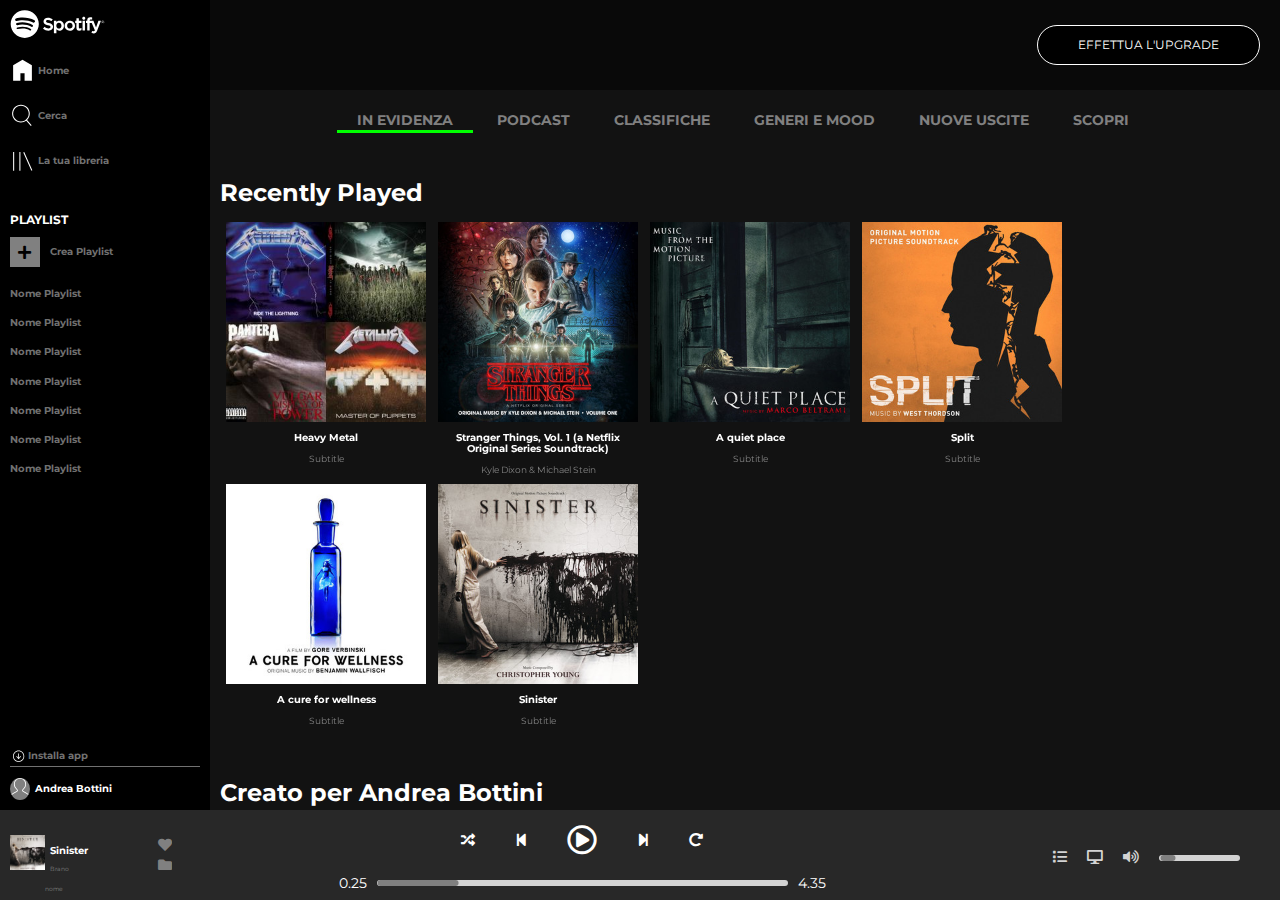
==== javascript/index.html @ b33d815c "Prova collegamento Javascript e inserimento alert" ====
<!DOCTYPE html>
<html lang="en" dir="ltr">
  <head>
    <meta charset="utf-8">
    <meta name="viewport" content="width=device-width, initial-scale=1.0">
    <!-- Latest compiled and minified CSS -->
    <link rel="stylesheet" href="https://maxcdn.bootstrapcdn.com/bootstrap/3.3.7/css/bootstrap.min.css" integrity="sha384-BVYiiSIFeK1dGmJRAkycuHAHRg32OmUcww7on3RYdg4Va+PmSTsz/K68vbdEjh4u" crossorigin="anonymous">
    <link rel="stylesheet" href="https://cdnjs.cloudflare.com/ajax/libs/font-awesome/5.11.2/css/all.css">
    <link href="https://fonts.googleapis.com/css?family=Montserrat:400,500,700&display=swap" rel="stylesheet">
    <link rel="stylesheet" href="css/style.css">
    <title>Spotify</title>
  </head>
  <body>
    <!-- wrapper -->
    <div class="wrapper">
      <!-- main -->
      <main class="main">
        <section class="main-nav">
          <section class="main-nav-header padding_10">
            <div class="logo_container">
              <img class="spotify_logo" src="img/logo.svg" alt="Spotify_logo">
              <img class="spotify_logo_small" src="img/logo-small.svg" alt="logo_small">
            </div>
            <ul class="icon_menu">
              <li><a href="#"><img class="img_menu" src="img/home.svg" alt="home"> Home</a></li>
              <li><a href="#"><img class="img_menu" src="img/search.svg" alt="Search"> Cerca</a></li>
              <li><a href="#"><img class="img_menu" src="img/libreria.svg" alt="Libreria"> La tua libreria</a></li>
            </ul>
            <ul class="icon_menu_small">
              <li><a href="#"><img class="img_menu" src="img/home.svg" alt="home"></a></li>
              <li><a href="#"><img class="img_menu" src="img/search.svg" alt="Search"></a></li>
              <li><a href="#"><img class="img_menu" src="img/libreria.svg" alt="Libreria"></a></li>
            </ul>
          </section>
          <section class="playlist padding_10">
            <h6 class="title_h6">PLAYLIST</h6>
            <div class="container_plus">
              <a href="#"><i class="fas fa-plus"></i></a>
            </div>
            <div class="creation_playlist">
              <a href="#">Crea Playlist</a>
            </div>
          </section>
          <section class="main-nav-main">
            <ul class="playlist_choose padding_10">
              <li><a href="#">Nome Playlist</a></li>
              <li><a href="#">Nome Playlist</a></li>
              <li><a href="#">Nome Playlist</a></li>
              <li><a href="#">Nome Playlist</a></li>
              <li><a href="#">Nome Playlist</a></li>
              <li><a href="#">Nome Playlist</a></li>
              <li><a href="#">Nome Playlist</a></li>
            </ul>
          </section>
          <section class="main-nav-footer padding_10">
            <ul class="download">
              <li><a href="#"><img class="img_download" src="img/download.svg" alt="download">Installa app</a></li>
            </ul>
            <ul class="download_small">
              <li><a href="#"><img class="img_download" src="img/download.svg" alt="download"></a></li>
            </ul>
            <div>
              <img class="profile" src="img/profile.svg" alt=""><span class="name">Andrea Bottini</span>
              <img class="profile_small" src="img/profile.svg" alt="">
            </div>
          </section>
        </section>
        <section class="main-content">
          <div class="call-to-action">
            <a class="btn" href="">EFFETTUA L'UPGRADE</a>
          </div>
          <div class="list-inline padding_top_20">
            <ul class="menu_selection">
              <li class="underline"><a href="#">IN EVIDENZA</a></li>
              <li><a href="#">PODCAST</a></li>
              <li><a href="#">CLASSIFICHE</a></li>
              <li><a href="#">GENERI E MOOD</a></li>
              <li><a href="#">NUOVE USCITE</a></li>
              <li><a href="#">SCOPRI</a></li>
            </ul>
          </div>
          <section class="Recently padding_10">
          <div>
            <h3>Recently Played</h3>
          </div>
          <div class="choose_music text-center">
            <div class="list_artist">
              <img src="img/metal_lifting.jpg" alt="metal">
              <h5>Heavy Metal</h5>
              <p>Subtitle</p>
              <div class="layover"><i class="far fa-play-circle"></i></div>
            </div>
            <div class="list_artist">
              <img src="img/stranger.jpeg" alt="stranger">
              <h5>Stranger Things, Vol. 1 (a Netflix Original Series Soundtrack)</h5>
              <p>Kyle Dixon & Michael Stein</p>
              <div class="layover"><i class="far fa-play-circle"></i></div>
              </div>
            <div class="list_artist">
              <img src="img/aquietplace.jpeg" alt="aquietplace">
              <h5>A quiet place</h5>
              <p>Subtitle</p>
              <div class="layover"><i class="far fa-play-circle"></i></div>
            </div>
            <div class="list_artist">
              <img src="img/split.jpeg" alt="cure">
              <h5>Split</h5>
              <p>Subtitle</p>
              <div class="layover"><i class="far fa-play-circle"></i></div>
            </div>
            <div class="list_artist">
              <img src="img/cure.jpeg" alt="cure">
              <h5>A cure for wellness</h5>
              <p>Subtitle</p>
              <div class="layover"><i class="far fa-play-circle"></i></div>
            </div>
            <div class="list_artist">
              <img src="img/sinister.jpeg" alt="aquietplace">
              <h5>Sinister</h5>
              <p>Subtitle</p>
              <div class="layover"><i class="far fa-play-circle"></i></div>
            </div>
          </div>
          </section>
          <section class="JohnDoe padding_10">
          <div class="second_row_playlist">
            <h3>Creato per Andrea Bottini</h3>
            <p>Più ascolti, più accurati saranno i suggerimenti.</p>
          </div>
          <div class="choose_music_two text-center">
            <div class="list_artist">
              <img src="img/radar.jpeg" alt="aquietplace">
              <h5>Release Radar</h5>
              <div class="layover"><i class="far fa-play-circle"></i></div>
            </div>
            <div class="list_artist">
              <img src="img/mixdaily.jpeg" alt="aquietplace">
              <h5>Daily mix 1</h5>
              <div class="layover"><i class="far fa-play-circle"></i></div>
            </div>
          </div>
          </section>
          <section class="popular_artist padding_10">
          <div class="second_row_playlist">
            <h3>Artisti più popolari</h3>
            <p>Più ascolti, più accurati saranno i suggerimenti.</p>
          </div>
          <div class="choose_music_two text-center">
            <div class="list_artist_pop">
              <img src="img/einaudi.jpeg" alt="einaudi">
              <h5>Ludovico Einaudi</h5>
              <div class="layover"><i class="far fa-play-circle"></i></div>
            </div>
            <div class="list_artist_pop">
              <img src="img/youg.jpeg" alt="Lanadelrey">
              <h5>Ludovico Einaudi</h5>
              <div class="layover"><i class="far fa-play-circle"></i></div>
            </div>
          </div>
          </section>
        </section>
      </main>
      <!-- /main -->

      <!-- footer -->
      <footer class="footer">
        <section class="artist_on_play">
          <div class="play_song">
            <img src="img/sinister.jpeg" alt="play_song">
            <div class="name_artist">
              <h6 class="footer_title">Sinister</h6>
              <a href="#">Brano nome</a>
            </div>
            <div class="icon_footer">
            <a href="#"><i class="fas fa-heart"></i></a>
            <a href="#"><i class="fas fa-folder"></i></a>
            </div>
          </div>
        </section>
        <section class="control_song">
            <ul class="list_player">
              <li><i class="fas fa-random"></i></li>
              <li><i class="fas fa-step-backward"></i></li>
              <li><i class="far fa-play-circle big"></i></li>
              <li><i class="fas fa-step-forward"></i></li>
              <li><i class="fas fa-redo-alt"></i></li>
            </ul>
            <div class="timer_song">
              <p>0.25</p>
              <div class="line_time">
                <div class="time_elapsed">
                  <div class="round">
                  </div>
                </div>
              </div>
              <p>4.35</p>
            </div>
        </section>
        <section class="airplay">
            <i class="fas fa-list"></i>
            <i class="fas fa-desktop"></i>
            <i class="fas fa-volume-up"></i>
            <div class="control_volume">
              <div class="line_right">
                <div class="line_volume">
                  <div class="round">
                  </div>
                </div>
              </div>
            </div>
        </section>
      </footer>
      <!-- /footer -->
    </div>
    <!-- /wrapper -->
    <script src="js/myscript.js" charset="utf-8"></script>
  </body>
</html>
---- javascript/css/style.css ----
/* REGOLE COMMON*/
* {
  margin: 0;
  padding: 0;
  box-sizing: border-box;
}

body {
  background-color: black;
  font-family: 'Montserrat', sans-serif;
}

.padding_10 {
  padding: 10px;
}

.padding_top_20 {
  padding-top: 20px;
}

h3 {
  color: white;
  font-weight: bold;
}

.title_h6 {
  font-weight: bold;
  color: white;
}

.logo_container {
  width: 100%;
}

.logo_container>img {
  max-width:100%;
}
/* REGOLE COMMON */

/* NAVBAR LEFT*/
.fa-plus {
  font-size: 15px;
  background-color: grey;
  position: absolute;
  top: 0;
  left: 0;
  transform: translate(60%, 50%);
  color: black;
}

.fa-plus:hover {
  background-color: white;
}

.container_plus {
  float: left;
  position: relative;
  height: 30px;
  width: 30px;
  background-color: grey;
}

.container_plus:hover {
  background-color: white;
}

.container_plus:after {
  content: "";
  clear: both;
  display: table;
}

.creation_playlist {
  padding-left: 40px;
  font-size: 10px;
  font-weight: bold;
  color: #717171;
  line-height: 30px;
}

.creation_playlist a {
  text-decoration: none;
  color: #717171;
}

.creation_playlist a:hover {
  text-decoration: none;
  color: white;
}

.playlist_choose {
  color: #717171;
  font-size: 10px;
  font-weight: bold;
}

.playlist_choose li:not(:first-child){
  padding-top: 15px;
}

.playlist_choose a {
  text-decoration: none;
  color: #717171;
}

.playlist_choose a:hover {
  text-decoration: none;
  color: white;
}

.img_download {
  height: 15px;
  padding-right: 3px;
  color: #717171;
}

.download {
  vertical-align: middle;
  line-height: 20px;
  font-size: 10px;
  font-weight: bold;
  border-bottom: 1px solid #717171;
}

.download_small .img_download {
  margin-left: 20px;
  width: 35px;
}

.download a {
  text-decoration: none;
  font-size: 10px;
  color: #717171;
}

.download a:hover {
  color: white;
}

.profile {
  width: 20px;
  background-color: gray;
  border-radius: 50%;
}

.profile_small {
  margin-left: 20px;
  width: 35px;
  background-color: gray;
  border-radius: 50%;
}

.name {
  font-size: 10px;
  font-weight: bold;
  color: white;
  padding-left: 5px;
}
/* NAVBAR LEFT */



.wrapper {
  width: 100%;
  height: 100vh;
  background-color: red;
}




/* NAVBAR LEFT SUP */
.main {
  display: flex;
  flex-direction: row;
  height: calc(100% - 90px);
  overflow: hidden;
}

.main-nav {
  display: flex;
  flex-direction: column;
  justify-content: space-between;
  width: 210px;
  height: 100%;
  background: black;
}
/* MEDIAQUERY NAVBAR LEFT SUP */
@media screen and (max-width: 768px) {
  .main-nav {
    width: 100px;
  }
}
/* MEDIAQUERY NAVBAR LEFT SUP */

.spotify_logo {
  width: 50%;
}

.spotify_logo_small {
  height: 40px;
  margin: 0 10px 20px 20px;
}

.main-nav-header {
  background-color: black;
}

.icon_menu {
  vertical-align: middle;
  line-height: 20px;
  font-size: 10px;
  font-weight: bold;
}

.icon_menu_small {
  vertical-align: middle;
  line-height: 20px;
  font-size: 10px;
  font-weight: bold;
}

.icon_menu_small img {
  height: 40px;
  color: #717171;
  margin: 20px;
}

.img_menu {
  height: 25px;
  color: #717171;
}

.img_menu:hover {
  color: white;
}

.icon_menu a {
  line-height: 20px;
  text-decoration: none;
  color: #717171;
}

.icon_menu a:hover {
  color: white;
}

.icon_menu li {
  padding-top: 20px;
  list-style: none;
  text-decoration: none;
}

.icon_menu li:active,
.icon_menu li:focus {
  border-left: 2px solid lime;
  height: -4px;
}

.main-nav-main {
  min-height: 150px;
  overflow-y: auto;
  flex-grow: 2;
  background-color: black;
}

.main-nav-footer {
  background-color: black;
}
/* NAVBAR LEFT SUP */

/* MAIN CONTENT SUP*/
.main-content {
  width: calc(100% - 210px);
  height: 100%;
  background-color: #121212;
  overflow-y: scroll;
}

/* MEDIAQUERY MAIN CONTENT */
@media screen and (max-width: 768px) {
  .main-content {
    width: calc(100% - 100px);
  }
}
/* MEDIAQUERY MAIN CONTENT */

.call-to-action {
  position: fixed;
  top: 0;
  right: 0;
  display: flex;
  justify-content: flex-end;
  align-items: center;
  width: calc(100% - 210px);
  height: 90px;
  padding: 5px;
  background-color: rgba(0, 0, 0, 0.5);
}

/* MEDIAQUERY SECTION CALL */
@media screen and (max-width: 768px) {
  .call-to-action {
    width: calc(100% - 100px);
  }
}
/* MEDIAQUERY SECTION CALL */

.btn {
  display: inline-block;
  font-size: 12px;
  background-color: black;
  color: white;
  margin-right: 15px;
  border-radius: 30px;
  border: 1px solid white;
  padding: 10px 40px;
}

.btn:hover {
  transform: scale(1.1);
  color: white;
}

.list-inline {
  height: 150px;
  background-color: #121212;
  display: flex;
  text-align: center;
  justify-content: center;
  padding-top: 110px;
}

.list-inline ul li {
  list-style: none;
  display: inline-block;

}

.list-inline ul li a {
  text-decoration: none;
  padding: 20px;
  color: grey;
  font-weight: bold;
}

.list-inline a:hover {
  color: white;
}

.underline {
  border-bottom: 3px solid lime;
}
/* MAIN CONTENT SUP*/

/* MAIN CONTENT CENTER*/
.choose_music {
  display: flex;
  flex-wrap: wrap;
}

.choose_music_two {
  display: flex;
  flex-wrap: wrap;
}

.list_artist {
  position: relative;
  width: 200px;
  height: 250px;
  margin: 6px;
  cursor: pointer;
}

.list_artist img {
  width: 100%;
}

.list_artist h5 {
  font-size: 10px;
  font-weight: bold;
  color: white;
}

.list_artist p {
  font-size: 9px;
  color: grey;
}

.list_artist .layover {
  display: none;
  position: absolute;
  top: 0;
  left: 0;
  width: 100%;
  height: 200px;
  background-color: rgba(0, 0, 0, 0.7);
}

.list_artist .layover i {
  position: absolute;
  top: 50%;
  left: 50%;
  transform: translate(-50%, -50%);
  color: white;
  font-size: 50px;
}

.list_artist:hover .layover {
  display: block;
}

.list_artist_pop {
  position: relative;
  width: 200px;
  height: 250px;
  margin: 20px;
}

.list_artist_pop img {
  width: 100%;
  border-radius: 50%;
}

.list_artist_pop .layover {
  display: none;
  position: absolute;
  top: 0;
  left: 0;
  width: 100%;
  height: 200px;
  background-color: rgba(0, 0, 0, 0.7);
}

.list_artist_pop .layover i {
  position: absolute;
  top: 50%;
  left: 50%;
  transform: translate(-50%, -50%);
  color: white;
  font-size: 50px;
}

.list_artist_pop:hover .layover {
  display: block;
}

.list_artist_pop h5 {
  font-size: 10px;
  font-weight: bold;
  color: white;
}

.second_row_playlist p {
  font-size: 9px;
  color: grey;
}
/* MAIN CONTENT CENTER*/


/* FOOTER LEFT SECTION*/
.footer {
  display: flex;
  width: 100%;
  height: 90px;
  background-color: pink;
}

.artist_on_play {
  width: 210px;
  height: 90px;
  background-color: #282828;
  padding-left: 10px;
  padding-top: 25px;
}

.play_song {
  display: flex;
}

.play_song img{
  height: 35px;
}

.footer_title {
  font-size: 10px;
  margin-bottom: 0;
  padding-left: 5px;
  color: white;
  font-weight: bold;
}

.name_artist a {
  font-size: 6px;
  padding-left: 5px;
  margin-top: 0;
  text-decoration: none;
  color: grey;
}

.icon_footer {
  padding-left: 70px;
}

.icon_footer a {
  color: grey;
}

.icon_footer a:hover {
  color: white;
}
/* FOOTER LEFT SECTION */

/* FOOTER CENTER SECTION */
.control_song {
  width: 1110px;
  height: 90px;
  background-color: #282828;
}

.list_player {
  display: flex;
  text-align: center;
  justify-content: center;
}

.list_player li {
  list-style: none;
}

.list_player li i {
  padding: 20px;
  color: white;
  vertical-align: middle;
  line-height: 20px;
}

.list_player .big {
  font-size: 30px;
}

.list_player .big:hover {
  transform: scale(1.3);
}

.timer_song {
  display: flex;
  justify-content: center;
  align-items: center;
  color: white;
}

.timer_song p {
  margin: -10px;
  margin-left: 10px;
  margin-right: 10px;
}

.line_time {
  position: relative;
  width: 50%;
  height: 1px;
  border: 3px solid lightgrey;
  border-radius: 3px;
}

.time_elapsed {
  position: absolute;
  top: 0;
  left: 0;
  transform: translate(-3%, -50%);
  width: 20%;
  height: 1px;
  border: 3px solid grey;
  border-radius: 3px;
}

.round {
  display: none;
  position: absolute;
  top: 0;
  right: 0;
  width: 12px;
  height: 12px;
  background-color: lime;
  border-radius: 50%;
  transform: translate(50%, -50%);
}

.timer_song .line_time:hover .time_elapsed {
  border: 3px solid lime;
}

.timer_song:hover .round {
  display: block;
}
/* FOOTER CENTER SECTION */

/* FOOTER RIGHT SECTION */
.airplay {
  display: flex;
  padding: 40px;
  width: 360px;
  height: 90px;
  background-color: #282828;
}

.airplay i {
  padding-left: 20px;
  color: lightgrey;
}

.control_volume {
  height: 1px;
  width: 50%;
  border: 3px solid lightgrey;
  border-radius: 3px;
  margin-left: 20px;
  display: inline;
  margin-top: 5px;
}

.line_right {
  background-color: lightgrey;
  position: relative;
}

.line_volume {
  position: absolute;
  top: 0;
  left: 0;
  transform: translate(-10%, -50%);
  width: 20%;
  height: 1px;
  border: 3px solid grey;
  border-radius: 3px;
}

.line_right:hover .round{
  display: block;
}

.control_volume .line_right:hover .line_volume{
  border: 3px solid lime;
}
/* FOOTER RIGHT SECTION */

/* MEDIAQUERIES */
@media screen and (max-width: 768px){
  .spotify_logo {
    display: none;
  }

  .icon_menu {
    display: none;
  }

  .playlist {
    display: none;
  }

  .playlist_choose {
    display: none;
  }

  .download {
    display: none;
  }

  .profile {
    display: none;
  }

  .name {display: none;
  }
}

@media screen and (min-width: 769px) {
  .spotify_logo_small {
    display: none;
  }

  .icon_menu_small {
    display: none;
  }

  .download_small {
    display: none;
  }

  .profile_small {
    display: none;
  }
}
/* MEDIAQUERIES */

/* Fixed */
/* footer {
  position: fixed;
  left: 0;
  bottom: 0;
  width: 100%;
  height: 90px;
  background-color: pink;
}

.main-nav {
  position: fixed;
  top: 0;
  left: 0;
  width: 320px;
  height: calc(100% - 90px);
  background: blue;
}
.main-content {
  width: calc(100% - 320px);
  margin-left: 320px;
  padding: 20px;
} */

/* Float */
/* .main {
  height: calc(100% - 90px);
  overflow: hidden;
}
.main:after {
  content: '';
  display: table;
  clear: both;
}
.main-nav {
  float: left;
  width: 320px;
  height: 100%;
  background: blue;
}
.main-content {
  float: left;
  width: calc(100% - 320px);
  height: 100%;
  background-color: orange;
  overflow-y: scroll;
} */
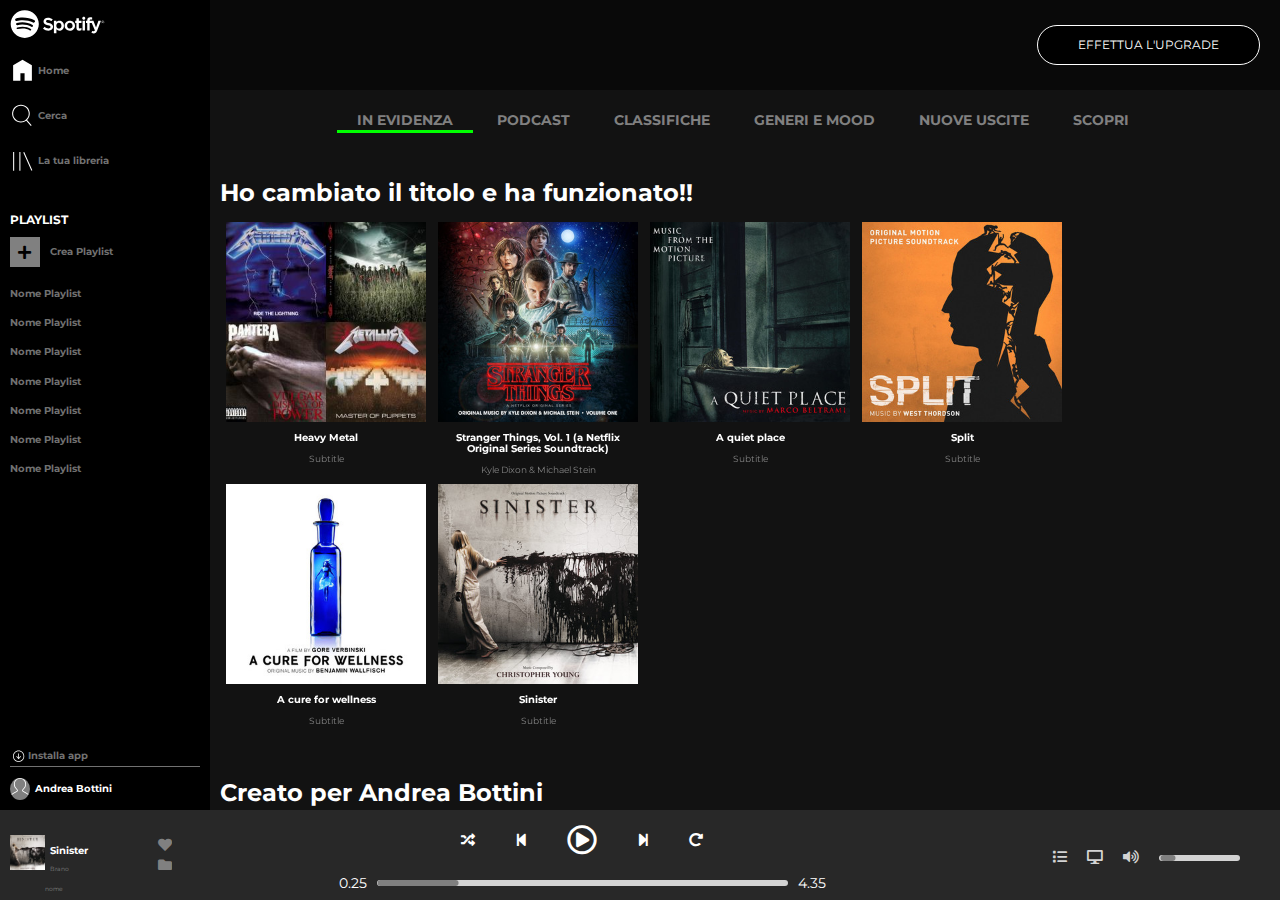
==== commit 9228d87d: "Prova cambio titolo!!!" ====
--- a/javascript/index.html
+++ b/javascript/index.html
@@ -81,7 +81,7 @@
           </div>
           <section class="Recently padding_10">
           <div>
-            <h3>Recently Played</h3>
+            <h3 id="title">Recently Played</h3>
           </div>
           <div class="choose_music text-center">
             <div class="list_artist">
@@ -213,6 +213,6 @@
       <!-- /footer -->
     </div>
     <!-- /wrapper -->
-    <script src="js/myscript.js" charset="utf-8"></script>
+  <script src="js/myscript.js" charset="utf-8"></script>
   </body>
 </html>
